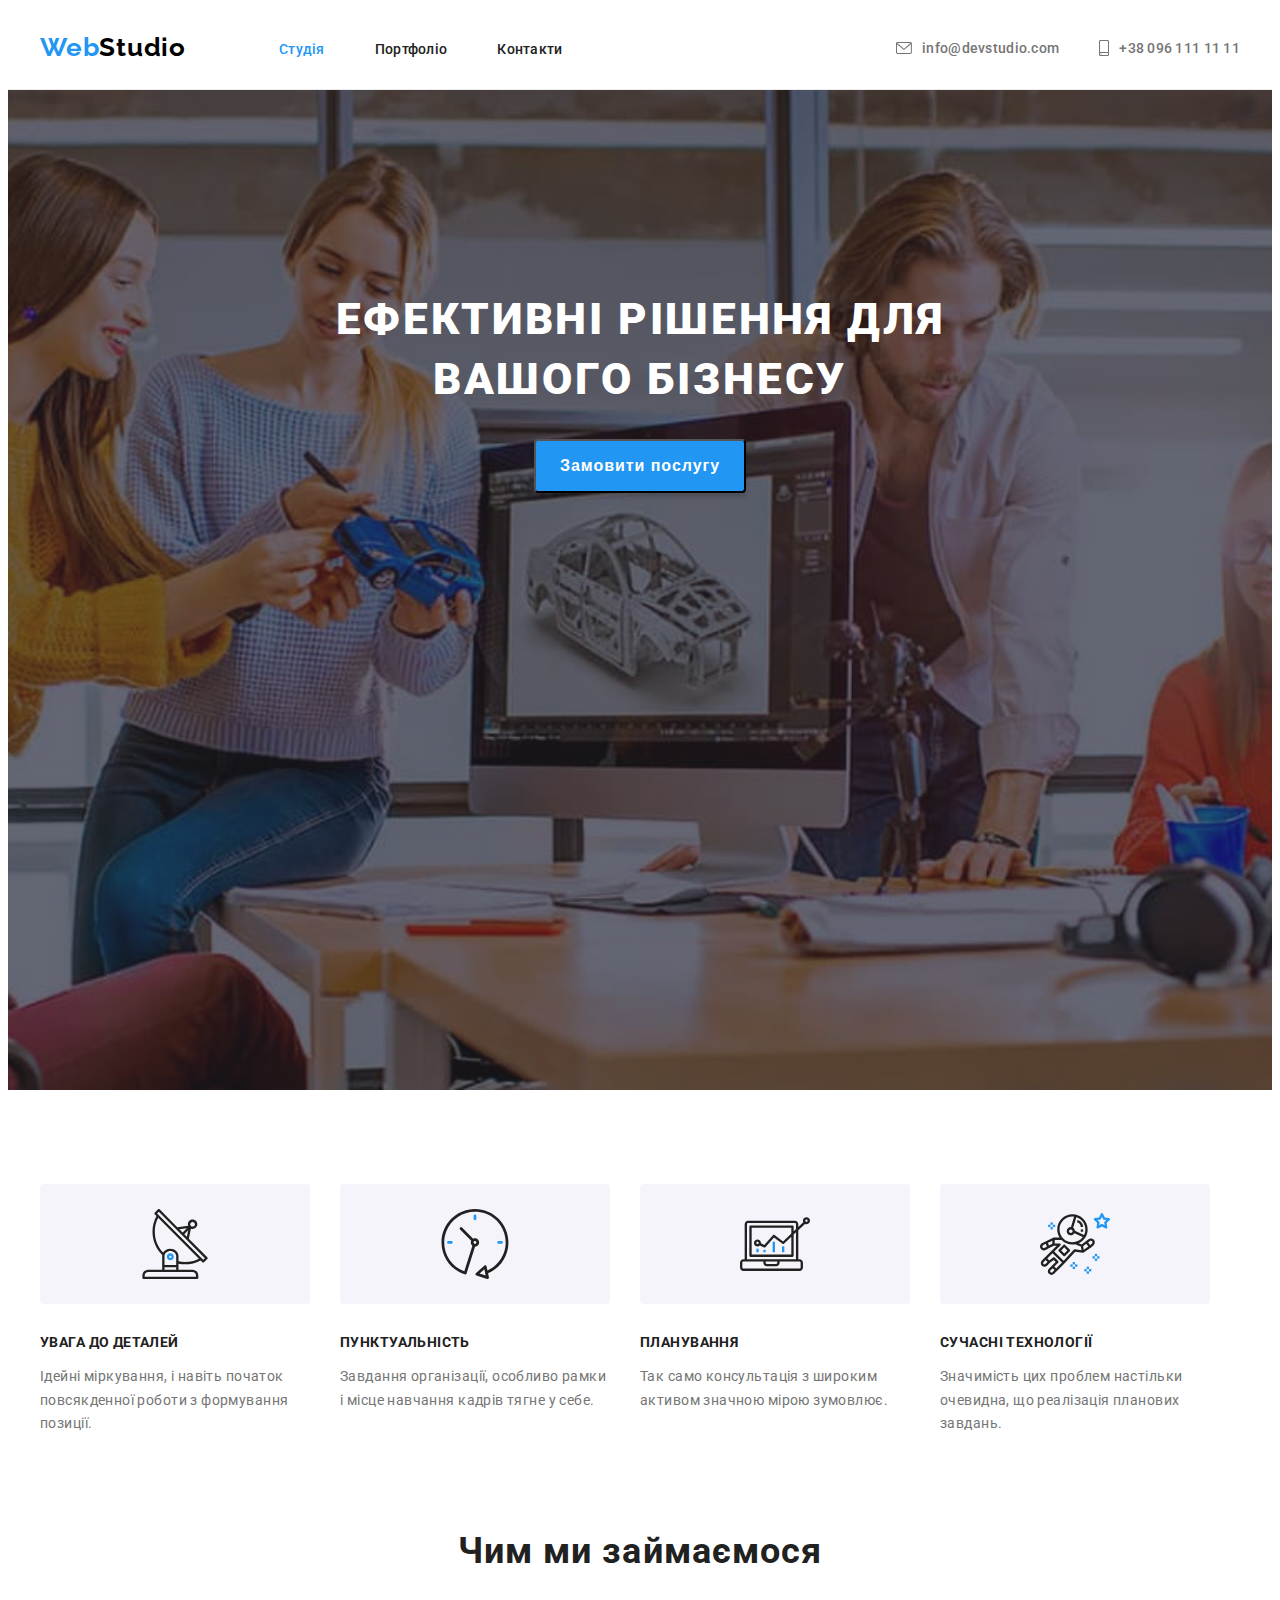
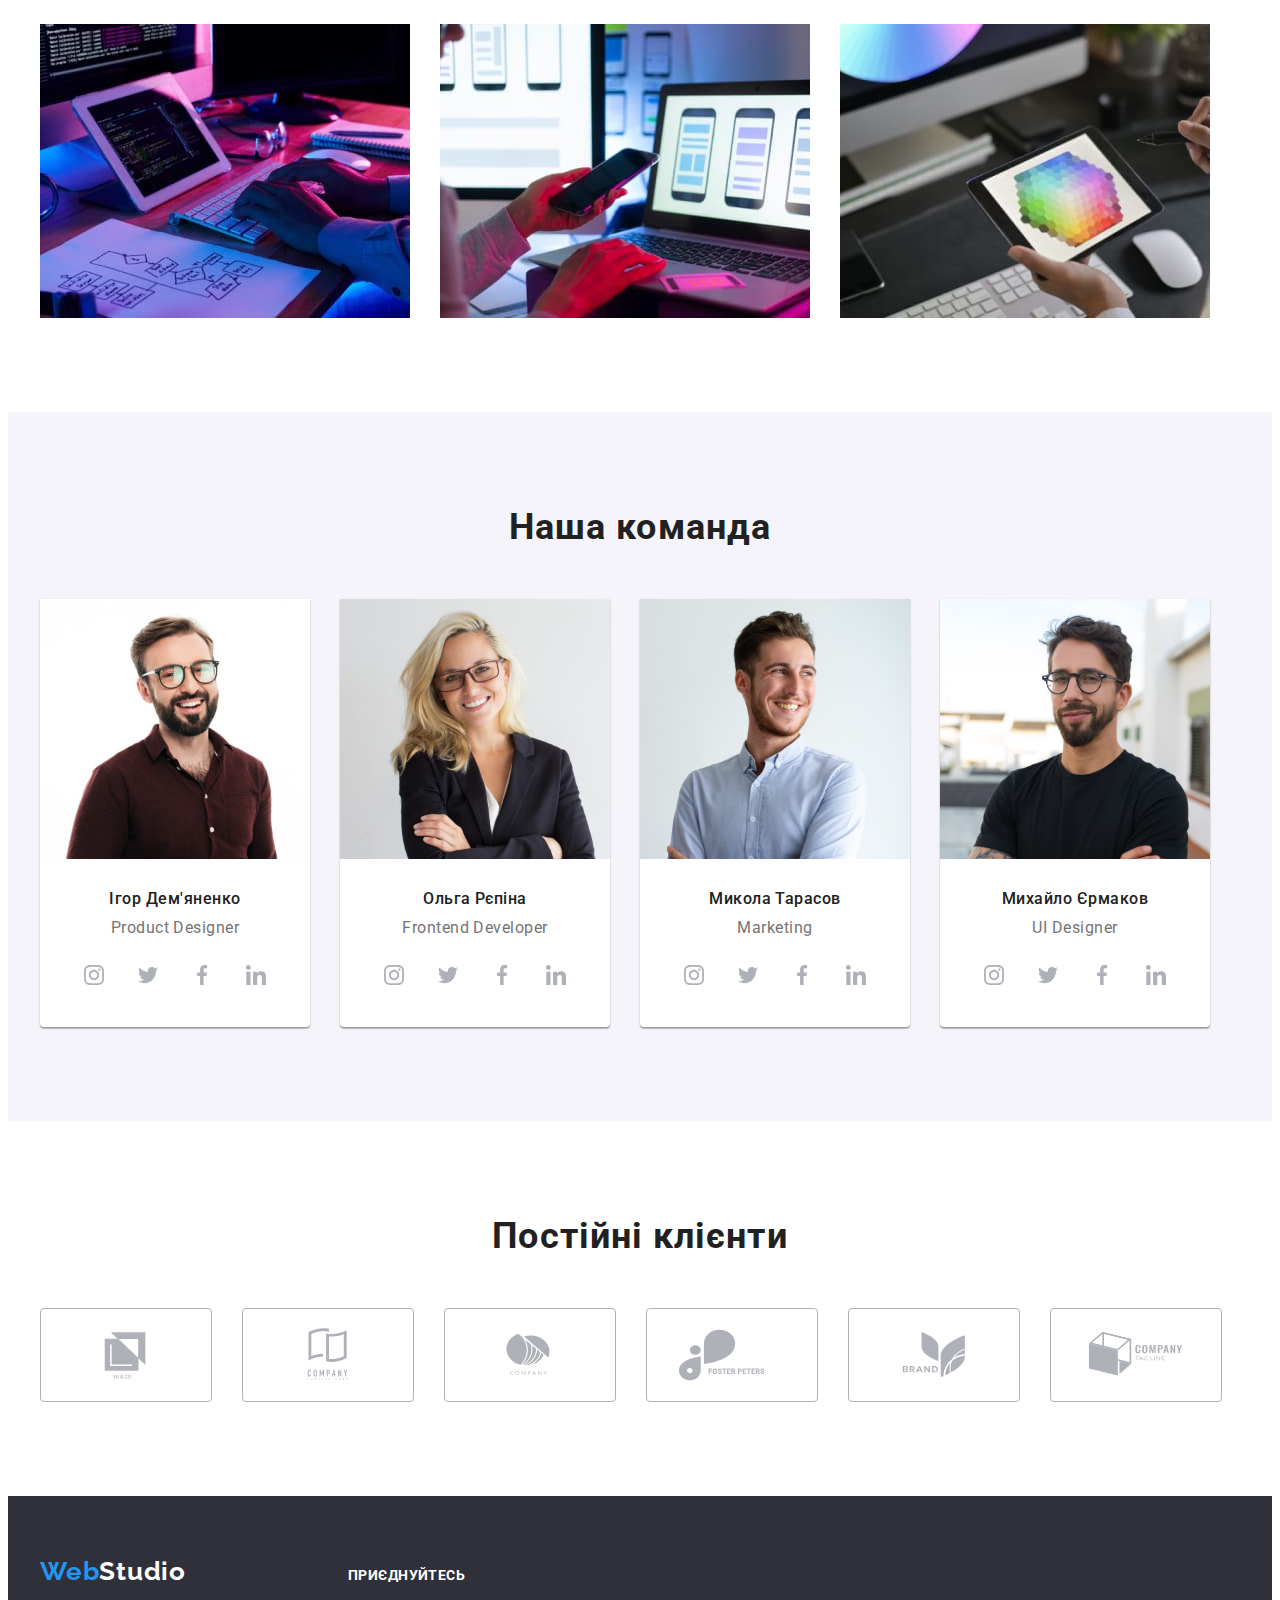
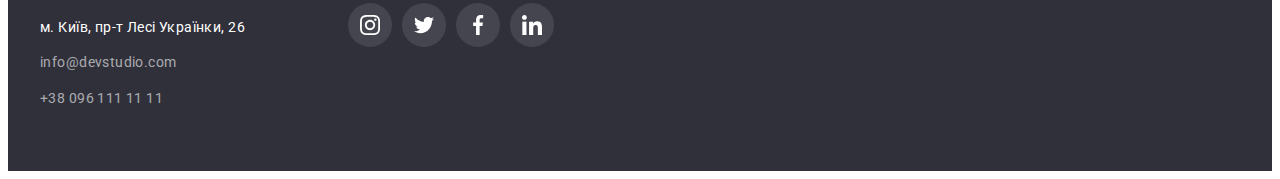
==== index.html @ 1fb4569a "створив репозиторій, додав файли" ====
<!DOCTYPE html>
<html lang="uk-UA">
  <head>
    <meta charset="UTF-8" />
    <meta name="viewport" content="width=device-width, initial-scale=1.0" />
    <title>Студія</title>
    <link
      href="https://fonts.googleapis.com/css2?family=Raleway:wght@700&family=Roboto:wght@400;500;700;900&display=swap"
      rel="stylesheet"
    />
    <link
      rel="stylesheet"
      href="https://cdnjs.cloudflare.com/ajax/libs/modern-normalize/2.0.0/modern-normalize.min.css"
      integrity="sha512-4xo8blKMVCiXpTaLzQSLSw3KFOVPWhm/TRtuPVc4WG6kUgjH6J03IBuG7JZPkcWMxJ5huwaBpOpnwYElP/m6wg=="
      crossorigin="anonymous"
      referrerpolicy="no-referrer"
    />
    <link rel="stylesheet" href="./css/styles.css" />
  </head>
  <body>
    <!-- Шапка -->

    <header class="header">
      <div class="container">
        <a href="./index.html" class="logo"
          >Web<span class="logo-studio-black">Studio</span></a
        >

        <nav class="nav">
          <ul class="list">
            <li class="item">
              <a href="./index.html" class="link current">Студія</a>
            </li>
            <li class="item">
              <a href="./portfolio.html" class="link">Портфоліо</a>
            </li>
            <li class="item"><a href="" class="link">Контакти</a></li>
          </ul>
        </nav>

        <ul class="info-list list">
          <li class="info-item">
            <a class="info-link link" href="mailto:info@devstudio.com">
              <svg class="info-icon" width="16" height="12">
                <use href="./images/icons/sprite.svg#envelope"></use>
              </svg>
              info@devstudio.com</a
            >
          </li>
          <li class="info-item">
            <a class="info-link link" href="tel:380961111111">
              <svg class="info-icon" width="10" height="16">
                <use href="./images/icons/sprite.svg#smartphone"></use>
              </svg>
              +38 096 111 11 11</a
            >
          </li>
        </ul>
      </div>
    </header>

    <main>
      <!-- Герой -->

      <section class="section hero overlay">
        <div class="container">
          <h1 class="title">Ефективні рішення для вашого бізнесу</h1>
          <button type="button" class="hero-button">Замовити послугу</button>
        </div>
      </section>

      <!-- Особливості -->

      <section class="section features">
        <div class="container">
          <h2 class="visually-hidden">Особливості</h2>

          <ul class="list">
            <li class="item">
              <div class="icon-box">
                <svg class="icon" width="70" height="70">
                  <use href="./images/icons/sprite.svg#antenna"></use>
                </svg>
              </div>
              <h3 class="title">УВАГА ДО ДЕТАЛЕЙ</h3>
              <p class="text">
                Ідейні міркування, і навіть початок повсякденної роботи з
                формування позиції.
              </p>
            </li>
            <li class="item">
              <div class="icon-box">
                <svg width="70" height="70">
                  <use href="./images/icons/sprite.svg#clock"></use>
                </svg>
              </div>
              <h3 class="title">ПУНКТУАЛЬНІСТЬ</h3>
              <p class="text">
                Завдання організації, особливо рамки і місце навчання кадрів
                тягне у себе.
              </p>
            </li>
            <li class="item">
              <div class="icon-box">
                <svg width="70" height="70">
                  <use href="./images/icons/sprite.svg#diagram"></use>
                </svg>
              </div>
              <h3 class="title">ПЛАНУВАННЯ</h3>
              <p class="text">
                Так само консультація з широким активом значною мірою зумовлює.
              </p>
            </li>
            <li class="item">
              <div class="icon-box">
                <svg width="70" height="70">
                  <use href="./images/icons/sprite.svg#astronaut"></use>
                </svg>
              </div>
              <h3 class="title">СУЧАСНІ ТЕХНОЛОГІЇ</h3>
              <p class="text">
                Значимість цих проблем настільки очевидна, що реалізація
                планових завдань.
              </p>
            </li>
          </ul>
        </div>
      </section>

      <!-- Чим ми займаємося -->

      <section class="section examples">
        <div class="container">
          <h2 class="title">Чим ми займаємося</h2>

          <ul class="list">
            <li class="item">
              <img
                src="./images/examples/pc.jpg"
                alt="Люитина за комп'ютером"
                width="370"
                height="294"
              />
            </li>
            <li class="item">
              <img
                src="./images/examples/phone.jpg"
                alt="Люитина з телефоном"
                width="370"
                height="294"
              />
            </li>
            <li class="item">
              <img
                src="./images/examples/tablet.jpg"
                alt="Люитина з планшетом"
                width="370"
                height="294"
              />
            </li>
          </ul>
        </div>
      </section>

      <!-- Наша команда -->

      <section class="section team">
        <div class="container">
          <h2 class="title">Наша команда</h2>

          <ul class="list">
            <li class="item">
              <img
                src="./images/team/igor.jpg"
                alt="Фото Ігор Дем'яненко"
                width="270"
                height="260"
              />

              <div class="card">
                <h3 class="card-title">Ігор Дем'яненко</h3>
                <p class="card-text">Product Designer</p>

                <ul class="socials list">
                  <li class="socials-item">
                    <a
                      class="socials-link link"
                      href=""
                      target="_blank"
                      aria-label="іконка Instagram"
                    >
                      <svg class="socials-icon" width="20" height="20">
                        <use href="./images/icons/sprite.svg#instagram"></use>
                      </svg>
                    </a>
                  </li>
                  <li class="socials-item">
                    <a
                      class="socials-link link"
                      href=""
                      target="_blank"
                      aria-label="іконка Twitter"
                    >
                      <svg class="socials-icon" width="20" height="20">
                        <use href="./images/icons/sprite.svg#twitter"></use>
                      </svg>
                    </a>
                  </li>
                  <li class="socials-item">
                    <a
                      class="socials-link link"
                      href=""
                      target="_blank"
                      aria-label="іконка Facebook"
                    >
                      <svg class="socials-icon" width="20" height="20">
                        <use href="./images/icons/sprite.svg#facebook"></use>
                      </svg>
                    </a>
                  </li>
                  <li class="socials-item">
                    <a
                      class="socials-link link"
                      href=""
                      target="_blank"
                      aria-label="іконка Linkedin"
                    >
                      <svg class="socials-icon" width="20" height="20">
                        <use href="./images/icons/sprite.svg#linkedin"></use>
                      </svg>
                    </a>
                  </li>
                </ul>
              </div>
            </li>
            <li class="item">
              <img
                src="./images/team/olya.jpg"
                alt="Фото Ольга Рєпіна"
                width="270"
                height="260"
              />
              <div class="card">
                <h3 class="card-title">Ольга Рєпіна</h3>
                <p class="card-text">Frontend Developer</p>

                <ul class="socials list">
                  <li class="socials-item">
                    <a
                      class="socials-link link"
                      href=""
                      target="_blank"
                      aria-label="іконка Instagram"
                    >
                      <svg class="socials-icon" width="20" height="20">
                        <use href="./images/icons/sprite.svg#instagram"></use>
                      </svg>
                    </a>
                  </li>
                  <li class="socials-item">
                    <a
                      class="socials-link link"
                      href=""
                      target="_blank"
                      aria-label="іконка Twitter"
                    >
                      <svg class="socials-icon" width="20" height="20">
                        <use href="./images/icons/sprite.svg#twitter"></use>
                      </svg>
                    </a>
                  </li>
                  <li class="socials-item">
                    <a
                      class="socials-link link"
                      href=""
                      target="_blank"
                      aria-label="іконка Facebook"
                    >
                      <svg class="socials-icon" width="20" height="20">
                        <use href="./images/icons/sprite.svg#facebook"></use>
                      </svg>
                    </a>
                  </li>
                  <li class="socials-item">
                    <a
                      class="socials-link link"
                      href=""
                      target="_blank"
                      aria-label="іконка Linkedin"
                    >
                      <svg class="socials-icon" width="20" height="20">
                        <use href="./images/icons/sprite.svg#linkedin"></use>
                      </svg>
                    </a>
                  </li>
                </ul>
              </div>
            </li>
            <li class="item">
              <img
                src="./images/team/kolya.jpg"
                alt="Фото Микола Тарасов"
                width="270"
                height="260"
              />
              <div class="card">
                <h3 class="card-title">Микола Тарасов</h3>
                <p class="card-text">Marketing</p>

                <ul class="socials list">
                  <li class="socials-item">
                    <a
                      class="socials-link link"
                      href=""
                      target="_blank"
                      aria-label="іконка Instagram"
                    >
                      <svg class="socials-icon" width="20" height="20">
                        <use href="./images/icons/sprite.svg#instagram"></use>
                      </svg>
                    </a>
                  </li>
                  <li class="socials-item">
                    <a
                      class="socials-link link"
                      href=""
                      target="_blank"
                      aria-label="іконка Twitter"
                    >
                      <svg class="socials-icon" width="20" height="20">
                        <use href="./images/icons/sprite.svg#twitter"></use>
                      </svg>
                    </a>
                  </li>
                  <li class="socials-item">
                    <a
                      class="socials-link link"
                      href=""
                      target="_blank"
                      aria-label="іконка Facebook"
                    >
                      <svg class="socials-icon" width="20" height="20">
                        <use href="./images/icons/sprite.svg#facebook"></use>
                      </svg>
                    </a>
                  </li>
                  <li class="socials-item">
                    <a
                      class="socials-link link"
                      href=""
                      target="_blank"
                      aria-label="іконка Linkedin"
                    >
                      <svg class="socials-icon" width="20" height="20">
                        <use href="./images/icons/sprite.svg#linkedin"></use>
                      </svg>
                    </a>
                  </li>
                </ul>
              </div>
            </li>
            <li class="item">
              <img
                src="./images/team/misha.jpg"
                alt="Фото Михайло Єрмаков"
                width="270"
                height="260"
              />
              <div class="card">
                <h3 class="card-title">Михайло Єрмаков</h3>
                <p class="card-text">UI Designer</p>

                <ul class="socials list">
                  <li class="socials-item">
                    <a
                      class="socials-link link"
                      href=""
                      target="_blank"
                      aria-label="іконка Instagram"
                    >
                      <svg class="socials-icon" width="20" height="20">
                        <use href="./images/icons/sprite.svg#instagram"></use>
                      </svg>
                    </a>
                  </li>
                  <li class="socials-item">
                    <a
                      class="socials-link link"
                      href=""
                      target="_blank"
                      aria-label="іконка Twitter"
                    >
                      <svg class="socials-icon" width="20" height="20">
                        <use href="./images/icons/sprite.svg#twitter"></use>
                      </svg>
                    </a>
                  </li>
                  <li class="socials-item">
                    <a
                      class="socials-link link"
                      href=""
                      target="_blank"
                      aria-label="іконка Facebook"
                    >
                      <svg class="socials-icon" width="20" height="20">
                        <use href="./images/icons/sprite.svg#facebook"></use>
                      </svg>
                    </a>
                  </li>
                  <li class="socials-item">
                    <a
                      class="socials-link link"
                      href=""
                      target="_blank"
                      aria-label="іконка Linkedin"
                    >
                      <svg class="socials-icon" width="20" height="20">
                        <use href="./images/icons/sprite.svg#linkedin"></use>
                      </svg>
                    </a>
                  </li>
                </ul>
              </div>
            </li>
          </ul>
        </div>
      </section>

      <!-- Постійні клієнти -->

      <section class="section clients">
        <div class="container">
          <h2 class="title">Постійні клієнти</h2>

          <ul class="clients-list list">
            <li class="clients-item">
              <a class="clients-link link" href="">
                <svg class="clients-icon" width="106" height="60">
                  <use href="./images/icons/sprite.svg#client-1"></use>
                </svg>
              </a>
            </li>
            <li class="clients-item">
              <a class="clients-link link" href="">
                <svg class="clients-icon" width="106" height="60">
                  <use href="./images/icons/sprite.svg#client-2"></use>
                </svg>
              </a>
            </li>
            <li class="clients-item">
              <a class="clients-link link" href="">
                <svg class="clients-icon" width="106" height="60">
                  <use href="./images/icons/sprite.svg#client-3"></use>
                </svg>
              </a>
            </li>
            <li class="clients-item">
              <a class="clients-link link" href="">
                <svg class="clients-icon" width="106" height="60">
                  <use href="./images/icons/sprite.svg#client-4"></use>
                </svg>
              </a>
            </li>
            <li class="clients-item">
              <a class="clients-link link" href="">
                <svg class="clients-icon" width="106" height="60">
                  <use href="./images/icons/sprite.svg#client-5"></use>
                </svg>
              </a>
            </li>
            <li class="clients-item">
              <a class="clients-link link" href="">
                <svg class="clients-icon" width="106" height="60">
                  <use href="./images/icons/sprite.svg#client-6"></use>
                </svg>
              </a>
            </li>
          </ul>
        </div>
      </section>
    </main>

    <!-- Підвал -->

    <footer class="footer">
      <div class="container">
        <div class="footer-address">
          <a href="./index.html" class="logo"
            >Web<span class="logo-studio-white">Studio</span></a
          >
          <address class="address">
            <p class="text">м. Київ, пр-т Лесі Українки, 26</p>
            <a href="mailto:info@devstudio.com" class="link"
              >info@devstudio.com</a
            >
            <a href="tel:380961111111" class="link">+38 096 111 11 11</a>
          </address>
        </div>

        <div class="footer-socials">
          <p class="title">Приєднуйтесь</p>

          <ul class="socials list">
            <li class="socials-item">
              <a
                class="socials-link link"
                href=""
                target="_blank"
                aria-label="іконка Instagram"
              >
                <svg class="socials-icon" width="20" height="20">
                  <use href="./images/icons/sprite.svg#instagram"></use>
                </svg>
              </a>
            </li>
            <li class="socials-item">
              <a
                class="socials-link link"
                href=""
                target="_blank"
                aria-label="іконка Twitter"
              >
                <svg class="socials-icon" width="20" height="20">
                  <use href="./images/icons/sprite.svg#twitter"></use>
                </svg>
              </a>
            </li>
            <li class="socials-item">
              <a
                class="socials-link link"
                href=""
                target="_blank"
                aria-label="іконка Facebook"
              >
                <svg class="socials-icon" width="20" height="20">
                  <use href="./images/icons/sprite.svg#facebook"></use>
                </svg>
              </a>
            </li>
            <li class="socials-item">
              <a
                class="socials-link link"
                href=""
                target="_blank"
                aria-label="іконка Linkedin"
              >
                <svg class="socials-icon" width="20" height="20">
                  <use href="./images/icons/sprite.svg#linkedin"></use>
                </svg>
              </a>
            </li>
          </ul>
        </div>
      </div>
    </footer>
  </body>
</html>
---- css/styles.css ----
:root {
  --primary-bg-color: #ffffff;
  --secondary-bg-color: #f5f4fa;
  --header-underline-color: #ececec;
  --logo-black-color: #000000;
  --accent-color: #2196f3;
  --primary-text-color: #757575;
  --secondary-text-color: #212121;
  --primary-icon-color: #afb1b8;
  --footer-icon-bg-color: rgba(255, 255, 255, 0.1);
  --hero-bg-color: #c4c4c4;
  --footer-bg-color: #2f303a;
  --address-text-color: rgba(255, 255, 255, 0.6);
}

body {
  font-family: 'Roboto', sans-serif;
  font-size: 16px;

  background-color: var(--primary-bg-color);
  color: var(--primary-text-color);
}

.list {
  margin: 0;
  padding: 0;

  list-style: none;
}

.container {
  width: 1200px;
  margin: 0 auto;
  padding-right: 15px;
  padding-left: 15px;
}

.section {
  padding-top: 94px;
  padding-bottom: 94px;
}

.visually-hidden {
  position: absolute;
  width: 1px;
  height: 1px;
  margin: -1px;
  border: 0;
  padding: 0;

  white-space: nowrap;
  clip-path: inset(100%);
  clip: rect(0 0 0 0);
  overflow: hidden;
}

/* Шапка */

.header {
  border-bottom: 1px solid var(--header-underline-color);
}

.header .container {
  display: flex;
  align-items: center;
}

.logo {
  margin-right: 93px;
  padding-top: 24px;
  padding-bottom: 25px;

  font-family: 'Raleway', sans-serif;
  font-size: 26px;
  font-weight: 700;
  line-height: 1.2;
  letter-spacing: 0.78px;
  text-decoration: none;

  color: var(--accent-color);
}

.logo-studio-black {
  color: var(--logo-black-color);
}

.nav .list {
  display: flex;
}

.nav .item + .item {
  margin-left: 50px;
}

.nav .link {
  padding-top: 32px;
  padding-bottom: 32px;

  font-size: 14px;
  font-weight: 500;
  line-height: 1.2;
  letter-spacing: 0.28px;
  text-decoration: none;

  color: var(--secondary-text-color);
}

.nav .link.current {
  color: var(--accent-color);
}

.nav .link:hover,
.nav .link:focus {
  color: var(--accent-color);
}

.info-list {
  display: flex;
  align-items: center;
  margin-left: auto;
}

.info-item:not(:last-child) {
  margin-right: 40px;
}

.info-link {
  display: flex;
  align-items: center;

  padding-top: 32px;
  padding-bottom: 32px;

  font-size: 14px;
  font-weight: 500;
  line-height: 1.2;
  letter-spacing: 0.28px;
  text-decoration: none;

  color: var(--primary-text-color);
}

.info-link:hover,
.info-link:focus {
  color: var(--accent-color);
}

.info-icon {
  margin-right: 10px;
  fill: currentColor;
}

/* Герой */

.hero {
  padding-top: 200px;
  padding-bottom: 200px;

  text-align: center;
}

.hero.overlay {
  height: 600px;
  max-width: 1600px;
  margin-right: auto;
  margin-left: auto;

  background-color: var(--hero-bg-color);
  background-image: linear-gradient(
      to right,
      rgba(47, 48, 58, 0.4),
      rgba(47, 48, 58, 0.4)
    ),
    url('../images/hero/hero-bg-photo.jpg');
  background-repeat: no-repeat;
  background-position: center;
  background-size: cover;
}

.hero .title {
  width: 696px;
  margin-top: 0;
  margin-right: auto;
  margin-bottom: 30px;
  margin-left: auto;

  font-size: 44px;
  font-weight: 900;
  line-height: 1.36;
  letter-spacing: 2.64px;
  text-align: center;
  text-transform: uppercase;

  color: var(--primary-bg-color);
}

.hero-button {
  padding: 10px 24px;
  border-radius: 4px;
  box-shadow: 0px 4px 4px 0px rgba(0, 0, 0, 0.15);

  font-size: 16px;
  font-weight: 700;
  line-height: 1.87;
  letter-spacing: 0.96px;
  text-align: center;

  color: var(--primary-bg-color);
  background-color: var(--accent-color);
}

.hero-button:hover {
  cursor: pointer;
  color: var(--hero-bg-color);
}

/* Особливості */

.features .list {
  display: flex;
}

.features .item {
  width: 270px;
}

.features .item:not(:last-child) {
  margin-right: 30px;
}

.features .icon-box {
  display: flex;
  align-items: center;
  justify-content: center;

  width: 100%;
  height: 120px;
  margin-bottom: 30px;

  border-radius: 4px;
  background-color: var(--secondary-bg-color);
}

.features .icon {
  margin: 0;
}

.features .title {
  margin-top: 0;
  margin-bottom: 10;

  font-size: 14px;
  font-weight: 700;
  line-height: 1.2;
  letter-spacing: 0.42px;
  text-transform: uppercase;

  color: var(--secondary-text-color);
}

.features .text {
  margin: 0;

  font-size: 14px;
  font-weight: 400;
  line-height: 1.71;
  letter-spacing: 0.42px;

  color: var(--primary-text-color);
}

/* Чим ми займаємося */

img {
  display: block;
}

.examples {
  padding-top: 0;
}

.examples .title,
.team .title,
.clients .title {
  margin-top: 0;
  margin-bottom: 50px;

  font-size: 36px;
  font-weight: 700;
  line-height: 1.2;
  letter-spacing: 1.08px;
  text-align: center;

  color: var(--secondary-text-color);
}

.examples .list {
  display: flex;
}

.examples .item:not(:last-child) {
  margin-right: 30px;
}

/* Наша команда */

.team {
  background-color: var(--secondary-bg-color);
}

.team .list {
  display: flex;
}

.team .item {
  background-color: var(--primary-bg-color);
  border-radius: 0px 0px 4px 4px;
  box-shadow: 0px 2px 1px 0px rgba(0, 0, 0, 0.2),
    0px 1px 1px 0px rgba(0, 0, 0, 0.14), 0px 1px 3px 0px rgba(0, 0, 0, 0.12);
}

.team .item:not(:last-child) {
  margin-right: 30px;
}

.team .card {
  padding-top: 30px;
  padding-bottom: 30px;
}

.team .card-title {
  margin-top: 0;
  margin-bottom: 10px;

  font-size: 16px;
  font-weight: 500;
  line-height: 1.2;
  letter-spacing: 0.48px;
  text-align: center;

  color: var(--secondary-text-color);
}

.team .card-text {
  margin: 0;
  margin-bottom: 16px;

  font-size: 16px;
  font-weight: 400;
  line-height: 1.2;
  letter-spacing: 0.48px;
  text-align: center;

  color: var(--primary-text-color);
}

.team .socials {
  align-items: center;
  justify-content: center;
}

.team .socials-item:not(:last-child) {
  margin-right: 10px;
}

.socials-link {
  display: flex;
  align-items: center;
  justify-content: center;

  width: 44px;
  height: 44px;

  border-radius: 50%;
}

.socials-link:hover,
.socials-link:focus {
  background-color: var(--accent-color);
}

.socials-link:hover .socials-icon,
.socials-link:focus .socials-icon {
  fill: var(--primary-bg-color);
}

.socials-icon {
  margin: 0;

  fill: var(--primary-icon-color);
}

/* Постійні клієнти */

.clients-list {
  display: flex;
}

.clients-item:not(:last-child) {
  margin-right: 30px;
}

.clients-link {
  display: flex;
  align-items: center;
  justify-content: center;

  width: 170px;
  height: 92px;

  border-radius: 4px;
  border: 1px solid var(--primary-icon-color);
  color: var(--primary-icon-color);
}

.clients-link:hover,
.clients-link:focus {
  border-color: var(--accent-color);
}

.clients-icon {
  fill: var(--primary-icon-color);
}

.clients-link:hover .clients-icon,
.clients-link:focus .clients-icon {
  fill: var(--accent-color);
}

/* Портфоліо */

.portfolio .filter {
  display: flex;
  margin-bottom: 50px;
  justify-content: center;
}

.filter .item:not(:last-child) {
  margin-right: 8px;
}

.portfolio .list-button {
  padding: 6px 22px;

  font-size: 16px;
  font-weight: 500;
  line-height: 1.62;
  letter-spacing: 0.48px;
  font-family: inherit;
  text-align: center;
  cursor: pointer;

  color: var(--secondary-text-color);
  background-color: var(--secondary-bg-color);
  border: none;
  border-radius: 4px;
}

.portfolio .list-button:hover,
.portfolio .list-button:focus {
  color: var(--primary-bg-color);
  background-color: var(--accent-color);
  box-shadow: 0px 2px 2px 0px rgba(0, 0, 0, 0.12),
    0px 1px 2px 0px rgba(0, 0, 0, 0.08), 0px 3px 1px 0px rgba(0, 0, 0, 0.1);
}

.portfolio .works {
  display: flex;
  flex-wrap: wrap;
}

.works .item {
  width: 370px;
  margin-right: 30px;
  margin-bottom: 30px;
}

.works .item:nth-child(3n) {
  margin-right: 0;
}

.works .item:nth-last-child(-n + 3) {
  margin-bottom: 0;
}

.portfolio .link {
  display: block;
  text-decoration: none;
}

.works .link:hover,
.works .link:focus {
  box-shadow: 1px 4px 6px 0px rgba(0, 0, 0, 0.16),
    0px 4px 4px 0px rgba(0, 0, 0, 0.06), 0px 1px 1px 0px rgba(0, 0, 0, 0.12);
}

.works .card {
  padding: 20px 24px;
  border: 1px solid #eee;
  border-top: none;
}

.portfolio .card-title {
  margin-top: 0;
  margin-bottom: 4px;

  font-size: 18px;
  font-weight: 700;
  line-height: 2;
  letter-spacing: 1.08px;

  color: var(--secondary-text-color);
}

.portfolio .card-text {
  margin: 0;

  font-weight: 400;
  line-height: 1.87;
  letter-spacing: 0.48px;

  color: var(--primary-text-color);
}

/* Підвал */

.footer {
  background-color: var(--footer-bg-color);
  padding-top: 60px;
  padding-bottom: 60px;
}

.footer .container {
  display: flex;
  align-items: baseline;
}

.footer .logo {
  display: inline-block;
  margin-bottom: 28px;
  padding: 0;
  width: 145px;
}

.logo-studio-white {
  color: var(--primary-bg-color);
}

.footer-address {
  margin-right: 70px;
}

.address {
  display: flex;
  flex-direction: column;
  width: 207px;

  font-style: normal;
  font-size: 14px;
  font-weight: 400;
  line-height: 1.71;
  letter-spacing: 0.42px;

  color: var(--primary-bg-color);
}

.address .text {
  margin-top: 0;
  margin-bottom: 12px;
}

.address .link {
  margin-bottom: 12px;

  font-size: 14px;
  font-weight: 400;
  line-height: 1.71;
  letter-spacing: 0.42px;
  text-decoration: none;

  color: var(--address-text-color);
}

.address .link:last-child {
  margin-bottom: 0;
}

.address .link:hover,
.address .link:focus {
  color: var(--accent-color);
}

.footer .socials {
  display: flex;
}

.footer-socials .title {
  margin-top: 0;
  margin-bottom: 20px;

  color: var(--primary-bg-color);
  font-size: 14px;
  font-weight: 700;
  letter-spacing: 0.42px;
  text-transform: uppercase;
}

.footer .socials-item {
  border-radius: 50%;
  background-color: var(--footer-icon-bg-color);
}

.footer .socials-item:not(:last-child) {
  margin-right: 10px;
}

.footer .socials-icon {
  fill: var(--primary-bg-color);
}
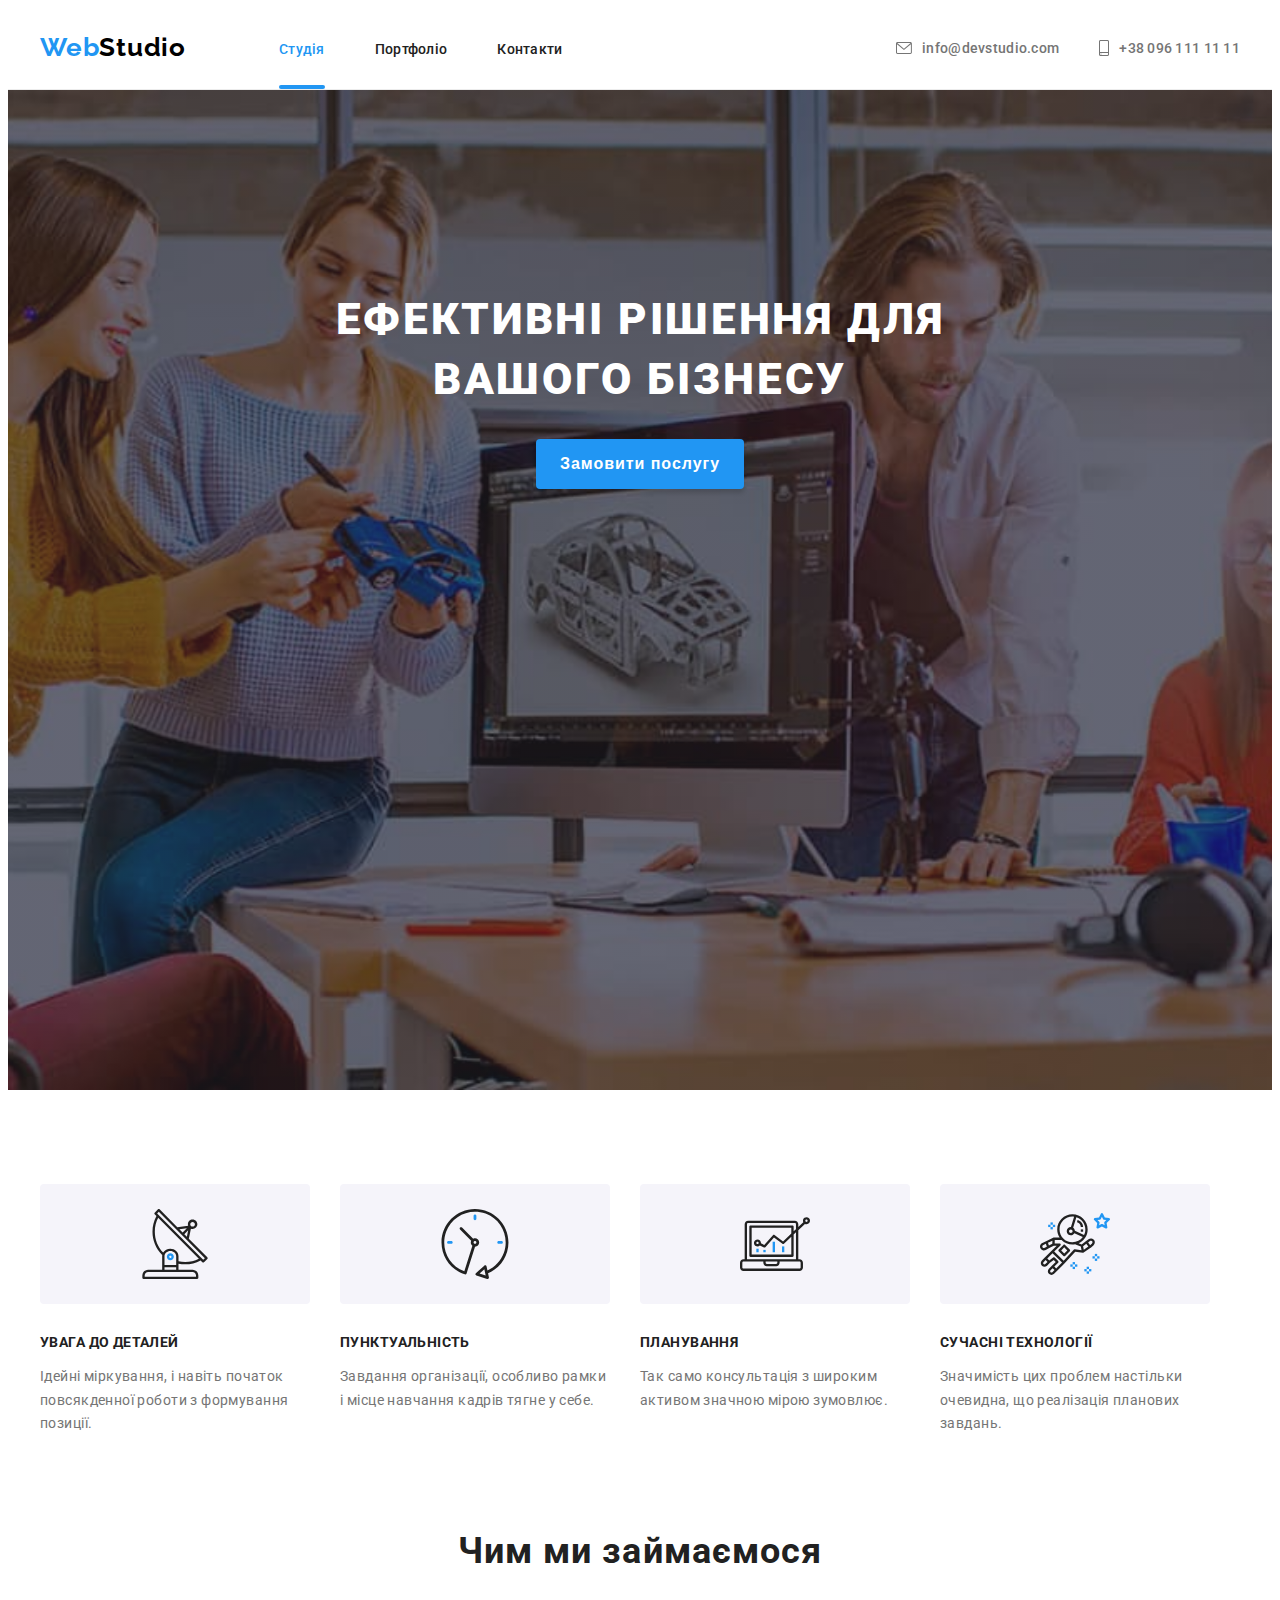
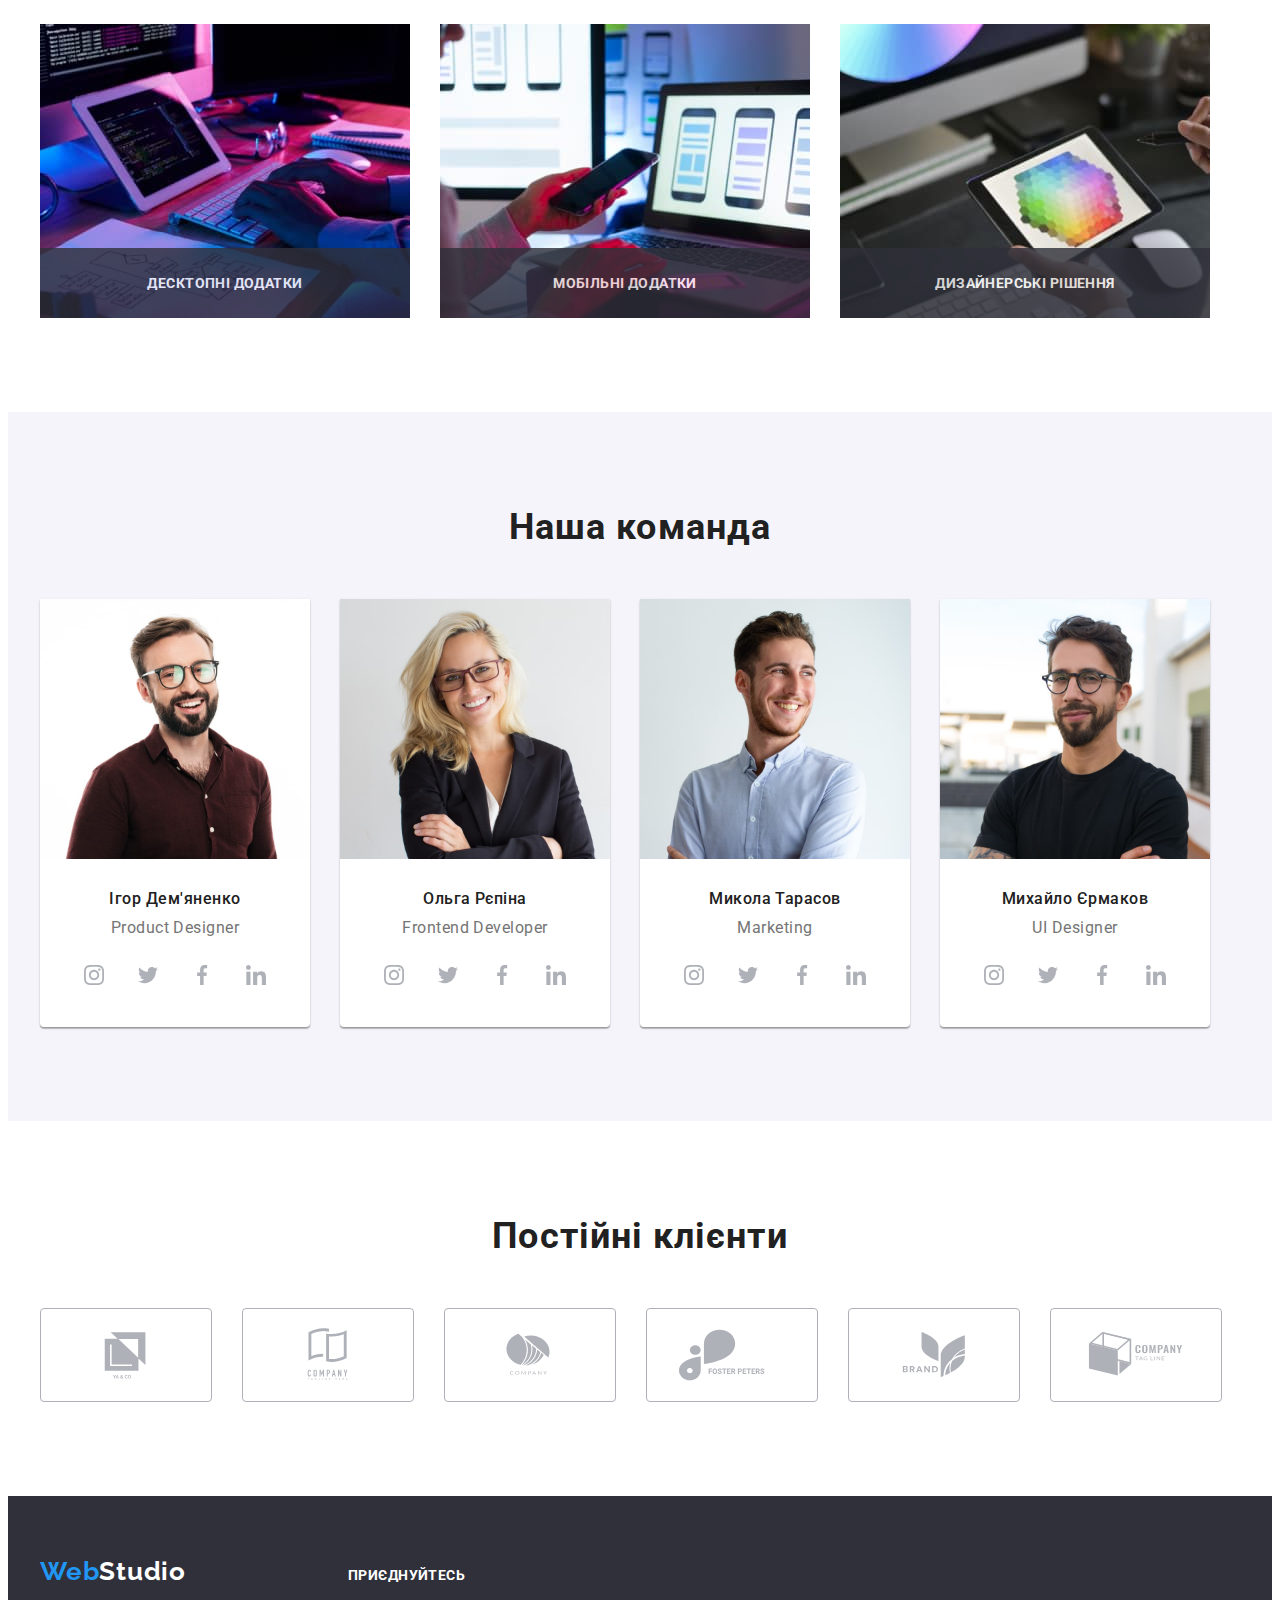
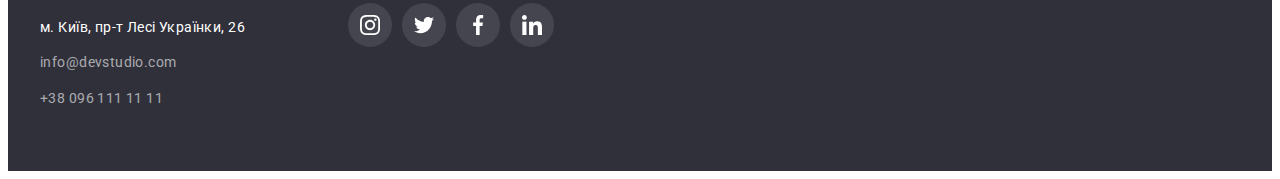
==== commit 3df1237d: "додав опис для img у examples" ====
--- a/index.html
+++ b/index.html
@@ -135,28 +135,37 @@
 
           <ul class="list">
             <li class="item">
-              <img
-                src="./images/examples/pc.jpg"
-                alt="Люитина за комп'ютером"
-                width="370"
-                height="294"
-              />
-            </li>
-            <li class="item">
-              <img
-                src="./images/examples/phone.jpg"
-                alt="Люитина з телефоном"
-                width="370"
-                height="294"
-              />
-            </li>
-            <li class="item">
-              <img
-                src="./images/examples/tablet.jpg"
-                alt="Люитина з планшетом"
-                width="370"
-                height="294"
-              />
+              <div class="examples-img-box">
+                <img
+                  src="./images/examples/pc.jpg"
+                  alt="Люитина за комп'ютером"
+                  width="370"
+                  height="294"
+                />
+                <p class="examples-img-text">Десктопні додатки</p>
+              </div>
+            </li>
+            <li class="item">
+              <div class="examples-img-box">
+                <img
+                  src="./images/examples/phone.jpg"
+                  alt="Люитина з телефоном"
+                  width="370"
+                  height="294"
+                />
+                <p class="examples-img-text">Мобільні додатки</p>
+              </div>
+            </li>
+            <li class="item">
+              <div class="examples-img-box">
+                <img
+                  src="./images/examples/tablet.jpg"
+                  alt="Люитина з планшетом"
+                  width="370"
+                  height="294"
+                />
+                <p class="examples-img-text">Дизайнерські рішення</p>
+              </div>
             </li>
           </ul>
         </div>
--- a/css/styles.css
+++ b/css/styles.css
@@ -11,6 +11,8 @@
   --hero-bg-color: #c4c4c4;
   --footer-bg-color: #2f303a;
   --address-text-color: rgba(255, 255, 255, 0.6);
+
+  --hover-focus-time: cubic-bezier(0.4, 0, 0.2, 1);
 }
 
 body {
@@ -19,6 +21,10 @@
 
   background-color: var(--primary-bg-color);
   color: var(--primary-text-color);
+}
+
+img {
+  display: block;
 }
 
 .list {
@@ -103,15 +109,33 @@
   text-decoration: none;
 
   color: var(--secondary-text-color);
-}
-
-.nav .link.current {
-  color: var(--accent-color);
+
+  transition: color 250ms var(--hover-focus-time);
 }
 
 .nav .link:hover,
 .nav .link:focus {
   color: var(--accent-color);
+}
+
+.nav .link.current {
+  position: relative;
+
+  color: var(--accent-color);
+}
+
+.nav .item > .current::after {
+  content: '';
+  display: block;
+  position: absolute;
+  right: 0;
+  bottom: 0;
+
+  width: 100%;
+  height: 4px;
+
+  border-radius: 2px;
+  background-color: var(--accent-color);
 }
 
 .info-list {
@@ -138,6 +162,8 @@
   text-decoration: none;
 
   color: var(--primary-text-color);
+
+  transition: color 250ms var(--hover-focus-time);
 }
 
 .info-link:hover,
@@ -196,6 +222,7 @@
 
 .hero-button {
   padding: 10px 24px;
+  border: none;
   border-radius: 4px;
   box-shadow: 0px 4px 4px 0px rgba(0, 0, 0, 0.15);
 
@@ -207,6 +234,8 @@
 
   color: var(--primary-bg-color);
   background-color: var(--accent-color);
+
+  transition: color 250ms var(--hover-focus-time);
 }
 
 .hero-button:hover {
@@ -270,10 +299,6 @@
 }
 
 /* Чим ми займаємося */
-
-img {
-  display: block;
-}
 
 .examples {
   padding-top: 0;
@@ -294,6 +319,32 @@
   color: var(--secondary-text-color);
 }
 
+.examples-img-box {
+  position: relative;
+}
+
+.examples-img-text {
+  position: absolute;
+  right: 0;
+  bottom: 0;
+
+  display: flex;
+  width: 100%;
+  height: 70px;
+  margin: 0;
+  align-items: center;
+  justify-content: center;
+
+  font-size: 14px;
+  font-weight: 700;
+  letter-spacing: 0.42px;
+  text-transform: uppercase;
+
+  color: var(--primary-bg-color);
+  background-color: var(--footer-bg-color);
+  opacity: 80%;
+}
+
 .examples .list {
   display: flex;
 }
@@ -367,11 +418,12 @@
   display: flex;
   align-items: center;
   justify-content: center;
+  border-radius: 50%;
 
   width: 44px;
   height: 44px;
 
-  border-radius: 50%;
+  transition: background-color 250ms var(--hover-focus-time);
 }
 
 .socials-link:hover,
@@ -379,17 +431,19 @@
   background-color: var(--accent-color);
 }
 
+.socials-icon {
+  margin: 0;
+
+  fill: var(--primary-icon-color);
+
+  transition: fill 250ms var(--hover-focus-time);
+}
+
 .socials-link:hover .socials-icon,
 .socials-link:focus .socials-icon {
   fill: var(--primary-bg-color);
 }
 
-.socials-icon {
-  margin: 0;
-
-  fill: var(--primary-icon-color);
-}
-
 /* Постійні клієнти */
 
 .clients-list {
@@ -410,7 +464,8 @@
 
   border-radius: 4px;
   border: 1px solid var(--primary-icon-color);
-  color: var(--primary-icon-color);
+
+  transition: border-color 250ms var(--hover-focus-time);
 }
 
 .clients-link:hover,
@@ -420,6 +475,8 @@
 
 .clients-icon {
   fill: var(--primary-icon-color);
+
+  transition: fill 250ms var(--hover-focus-time);
 }
 
 .clients-link:hover .clients-icon,
@@ -454,6 +511,10 @@
   background-color: var(--secondary-bg-color);
   border: none;
   border-radius: 4px;
+
+  transition: color 250ms var(--hover-focus-time),
+    background-color 250ms var(--hover-focus-time),
+    box-shadow 250ms var(--hover-focus-time);
 }
 
 .portfolio .list-button:hover,
@@ -483,9 +544,11 @@
   margin-bottom: 0;
 }
 
-.portfolio .link {
+.works .link {
   display: block;
+
   text-decoration: none;
+  transition: box-shadow 250ms var(--hover-focus-time);
 }
 
 .works .link:hover,
@@ -579,10 +642,8 @@
   text-decoration: none;
 
   color: var(--address-text-color);
-}
-
-.address .link:last-child {
-  margin-bottom: 0;
+
+  transition: color 250ms var(--hover-focus-time);
 }
 
 .address .link:hover,
@@ -590,6 +651,10 @@
   color: var(--accent-color);
 }
 
+.address .link:last-child {
+  margin-bottom: 0;
+}
+
 .footer .socials {
   display: flex;
 }
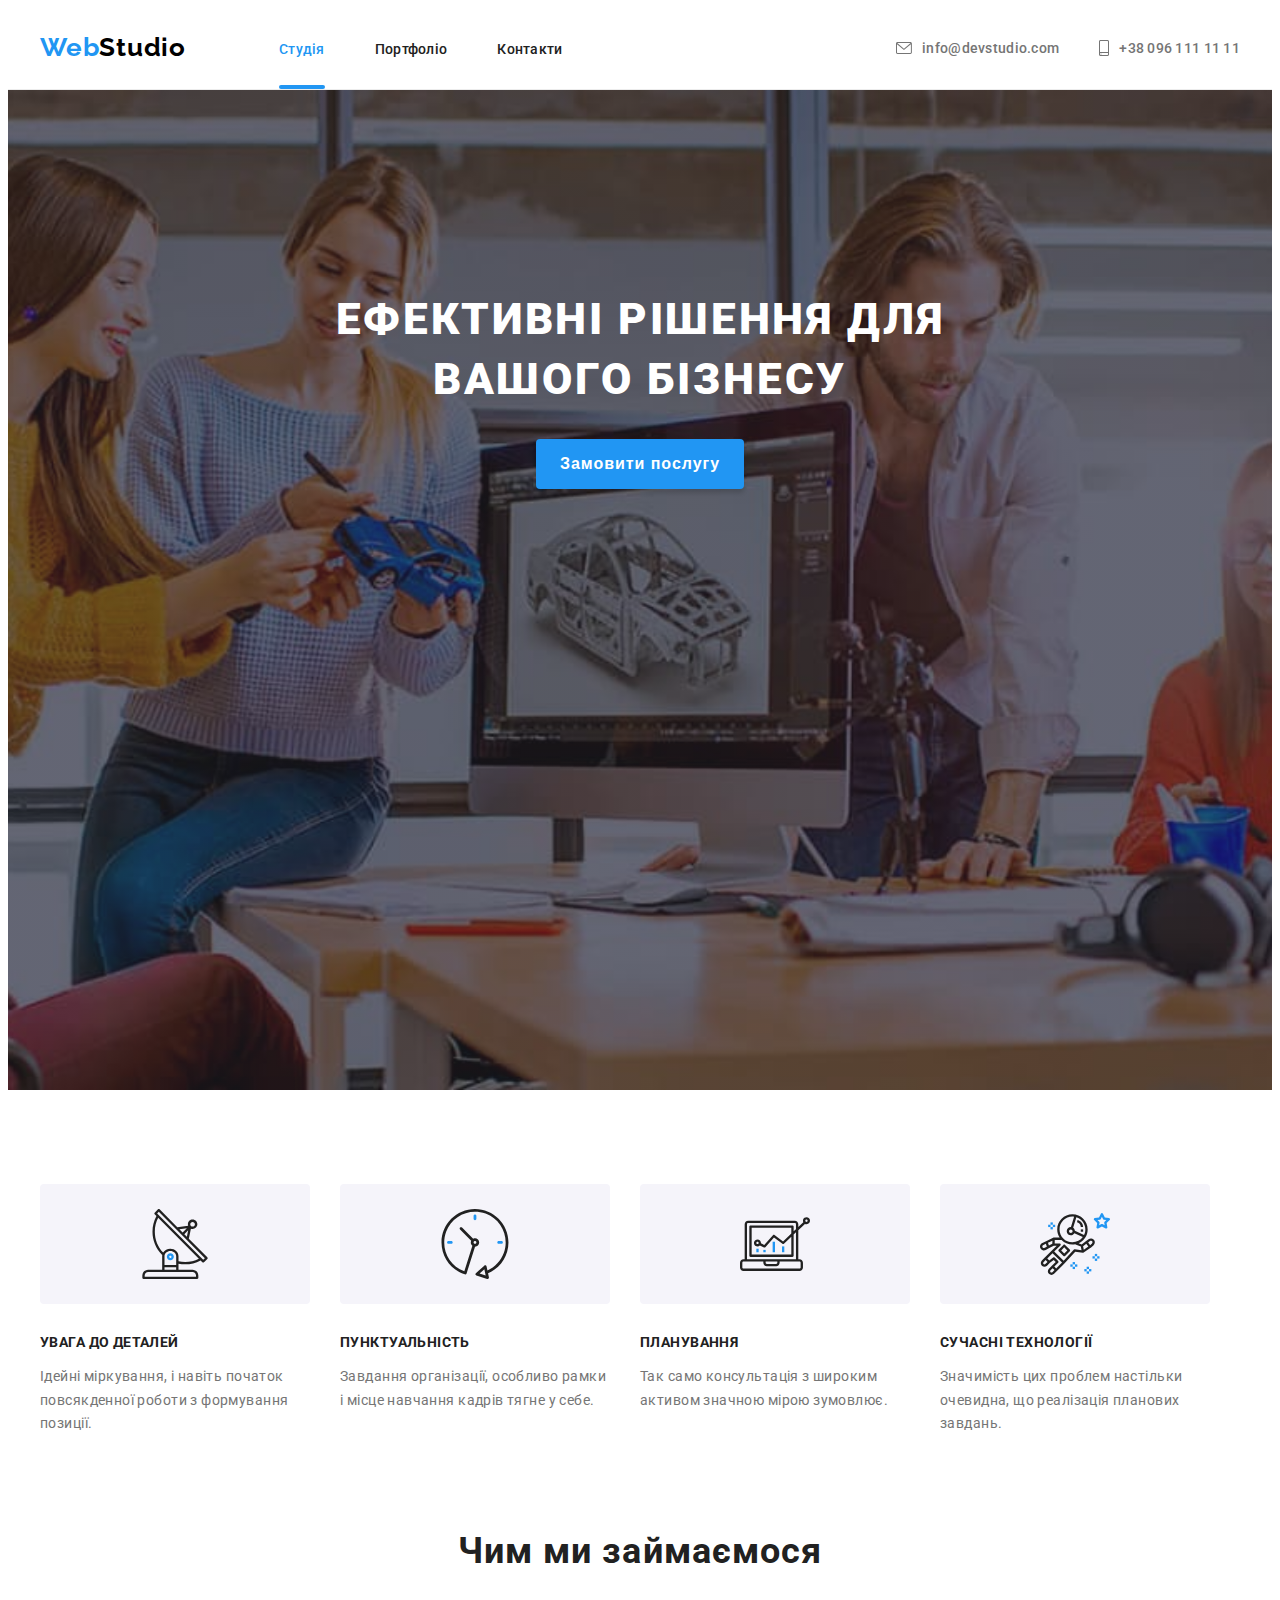
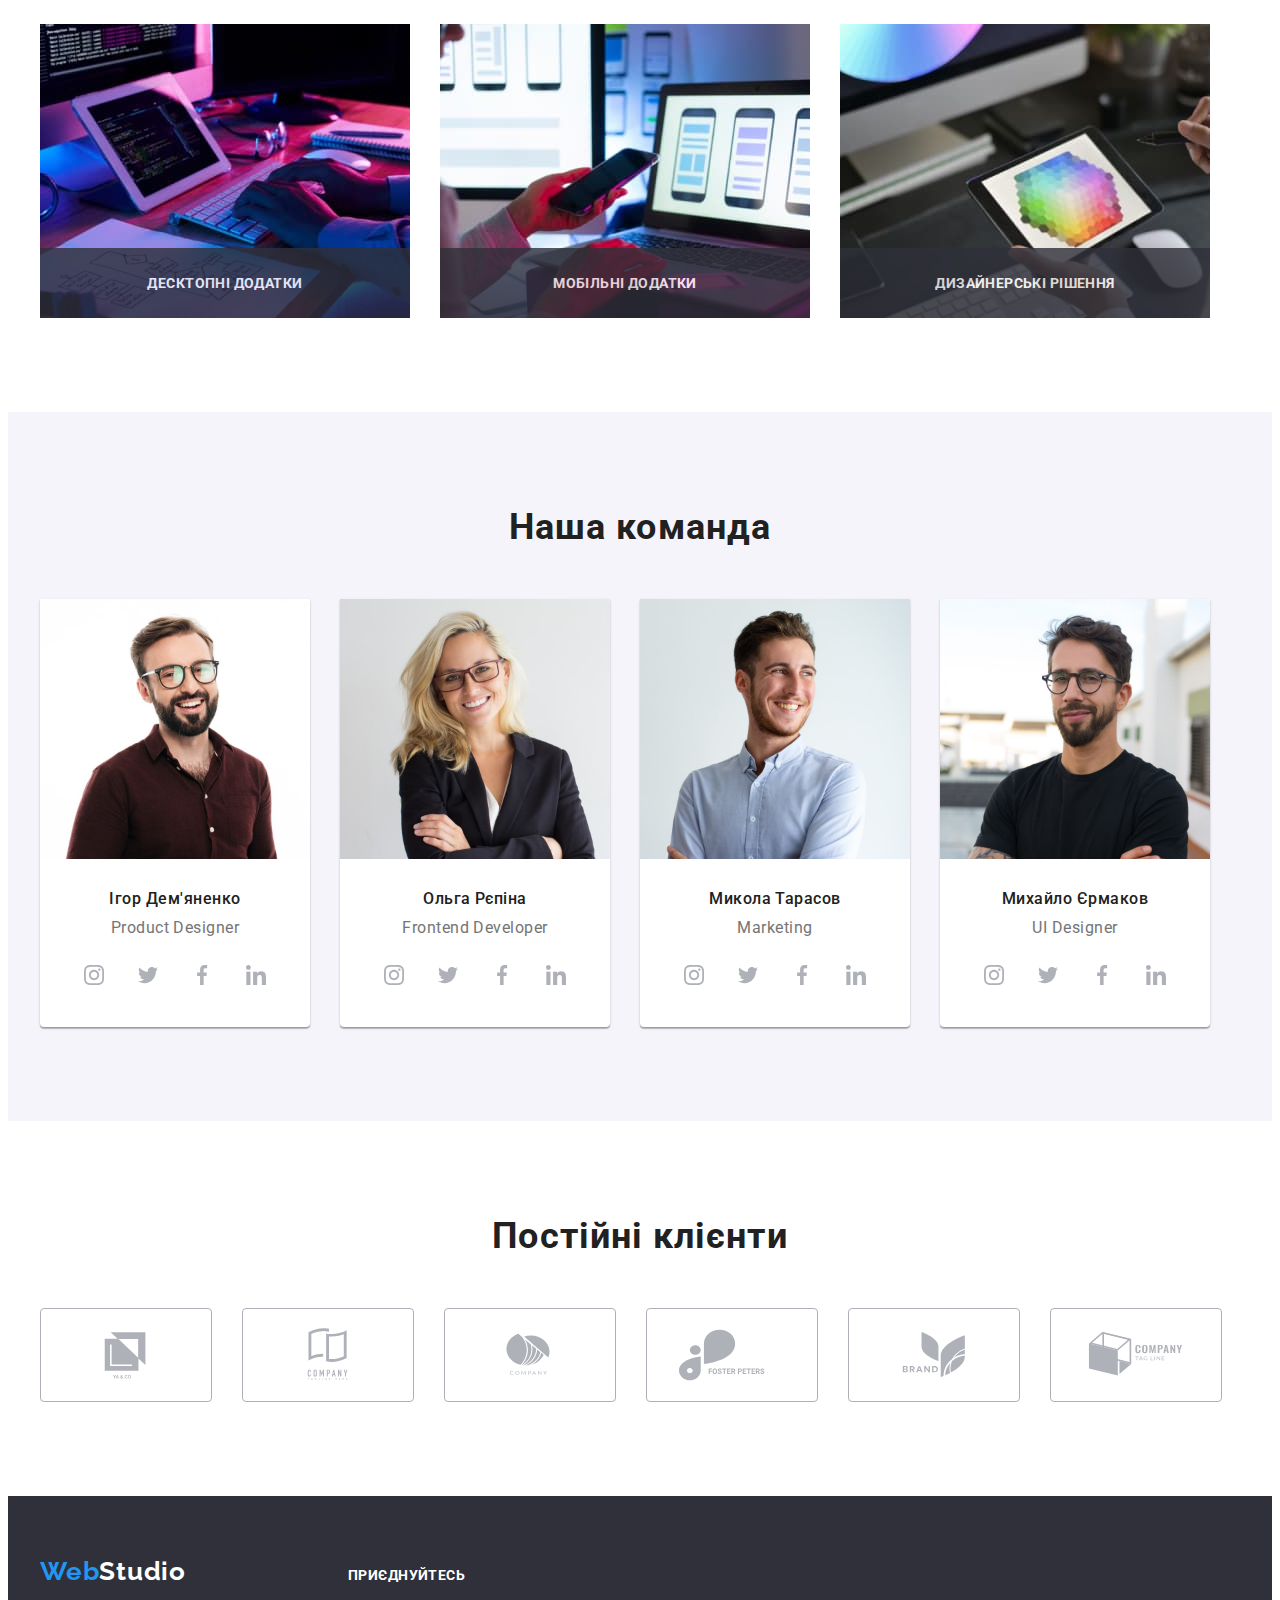
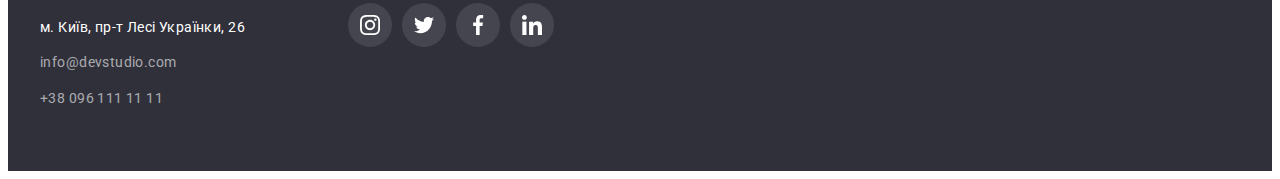
==== commit 118e2781: "додав бекдроп і модалку" ====
--- a/index.html
+++ b/index.html
@@ -65,7 +65,19 @@
       <section class="section hero overlay">
         <div class="container">
           <h1 class="title">Ефективні рішення для вашого бізнесу</h1>
-          <button type="button" class="hero-button">Замовити послугу</button>
+          <button type="button" class="hero-button data-modal-open">
+            Замовити послугу
+          </button>
+
+          <div class="backdrop is-hidden">
+            <div class="data-modal">
+              <button class="data-modal-close" type="button">
+                <svg width="18" height="18">
+                  <use href="./images/icons/sprite.svg#close"></use>
+                </svg>
+              </button>
+            </div>
+          </div>
         </div>
       </section>
 
--- a/css/styles.css
+++ b/css/styles.css
@@ -243,6 +243,50 @@
   color: var(--hero-bg-color);
 }
 
+.hero .backdrop {
+  position: fixed;
+  top: 0;
+  left: 0;
+
+  width: 100%;
+  height: 100%;
+
+  background-color: rgba(0, 0, 0, 0.2);
+}
+
+.backdrop.is-hidden {
+  opacity: 0;
+  pointer-events: none;
+}
+
+.backdrop .data-modal {
+  position: absolute;
+  top: 50%;
+  left: 50%;
+  transform: translate(-50%, -50%);
+
+  width: 528px;
+  height: 581px;
+
+  border-radius: 4px;
+  background-color: var(--primary-bg-color);
+  box-shadow: 0px 2px 1px 0px rgba(0, 0, 0, 0.2),
+    0px 1px 1px 0px rgba(0, 0, 0, 0.14), 0px 1px 3px 0px rgba(0, 0, 0, 0.12);
+}
+
+.data-modal .data-modal-close {
+  position: absolute;
+  top: 8px;
+  right: 8px;
+
+  width: 30px;
+  height: 30px;
+
+  border-radius: 50%;
+  border: 1px solid rgba(0, 0, 0, 0.1);
+  background-color: var(--primary-bg-color);
+}
+
 /* Особливості */
 
 .features .list {
@@ -557,13 +601,52 @@
     0px 4px 4px 0px rgba(0, 0, 0, 0.06), 0px 1px 1px 0px rgba(0, 0, 0, 0.12);
 }
 
-.works .card {
+.works .overlay-box {
+  position: relative;
+  overflow: hidden;
+}
+
+.works .overlay-card {
+  position: absolute;
+  right: 0;
+  bottom: 0;
+
+  width: 100%;
+  height: 100%;
+
+  background-color: var(--accent-color);
+  opacity: 0;
+
+  transform: translateY(100%);
+  transition: transform 250ms var(--hover-focus-time),
+    opacity 250ms var(--hover-focus-time);
+}
+
+.works .link:hover .overlay-card {
+  transform: translateY(0);
+  opacity: 90%;
+}
+
+.overlay-card-text {
+  margin: 0;
+  padding: 63px 24px;
+
+  font-size: 18px;
+  font-weight: 400;
+  line-height: 1.55;
+  letter-spacing: 0.54px;
+
+  color: var(--primary-bg-color);
+}
+
+.works-info {
   padding: 20px 24px;
+
   border: 1px solid #eee;
   border-top: none;
 }
 
-.portfolio .card-title {
+.works-info-title {
   margin-top: 0;
   margin-bottom: 4px;
 
@@ -575,7 +658,7 @@
   color: var(--secondary-text-color);
 }
 
-.portfolio .card-text {
+.works-info-text {
   margin: 0;
 
   font-weight: 400;
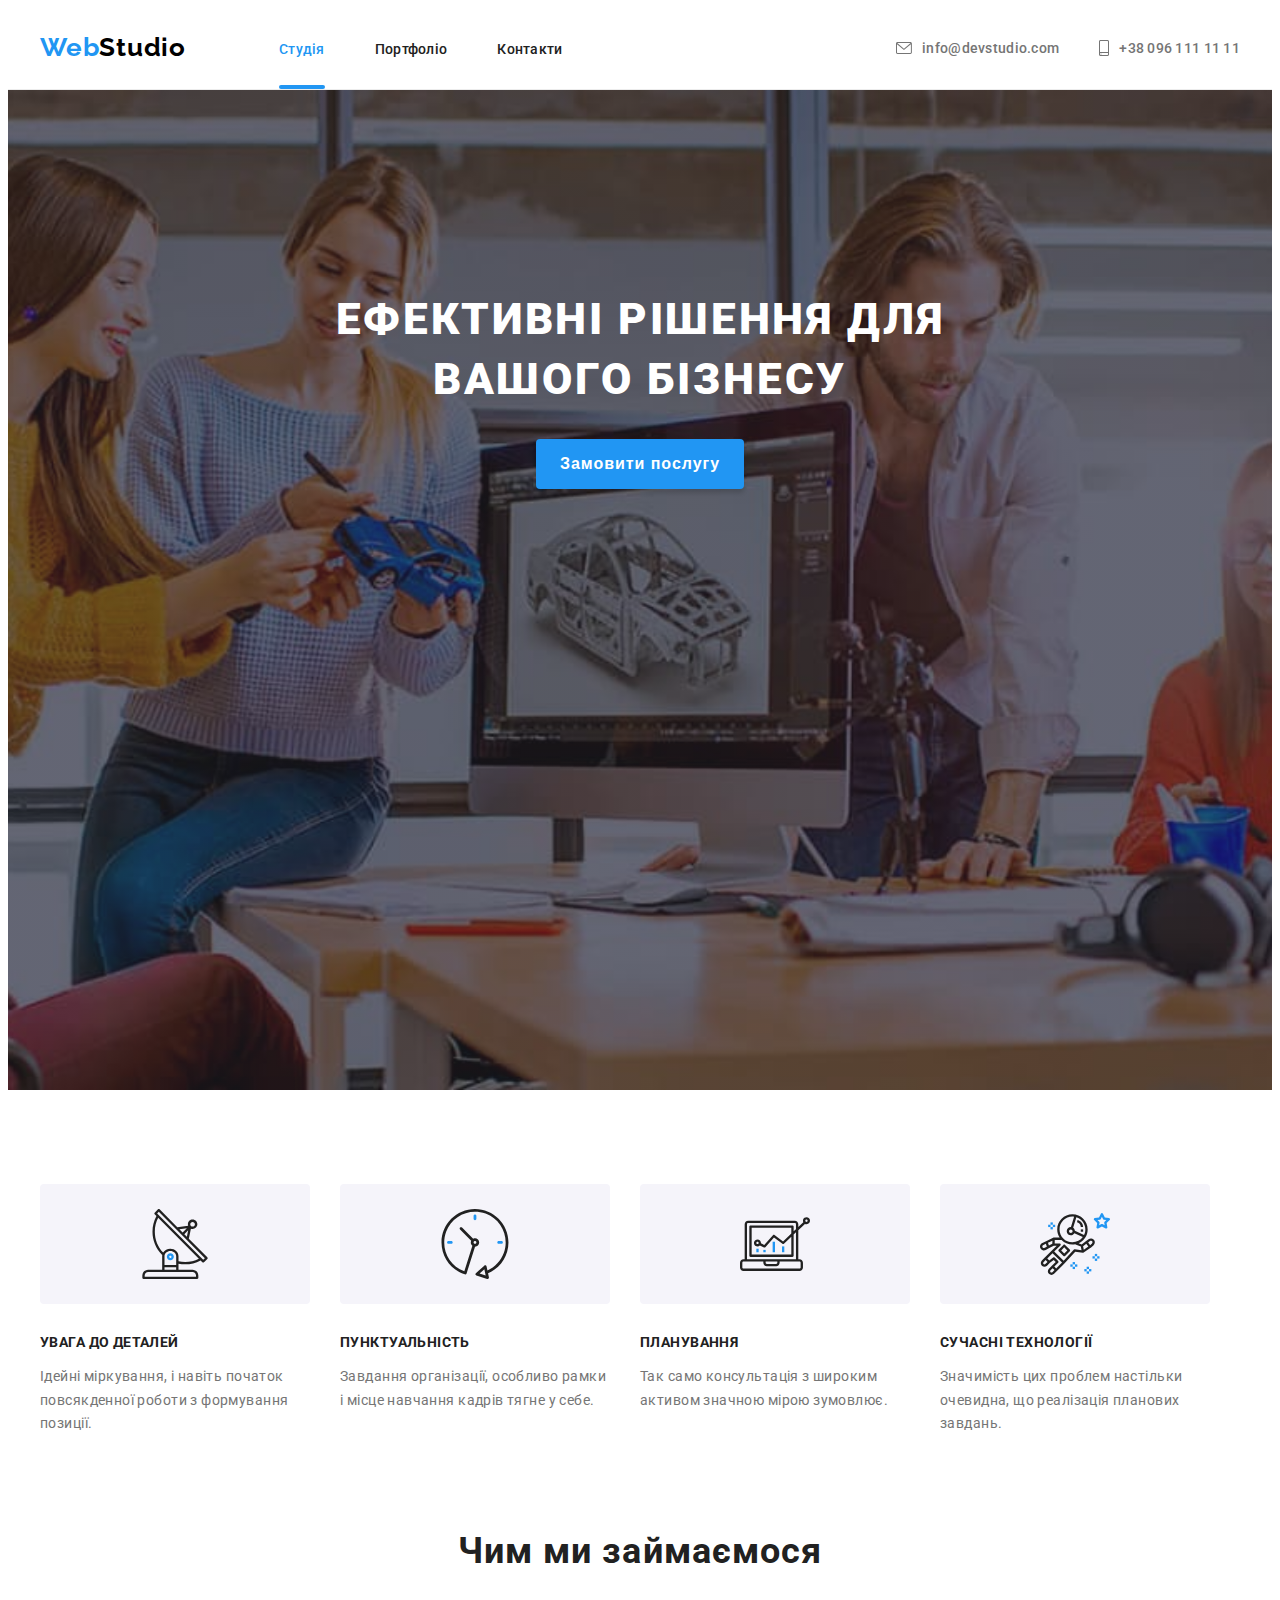
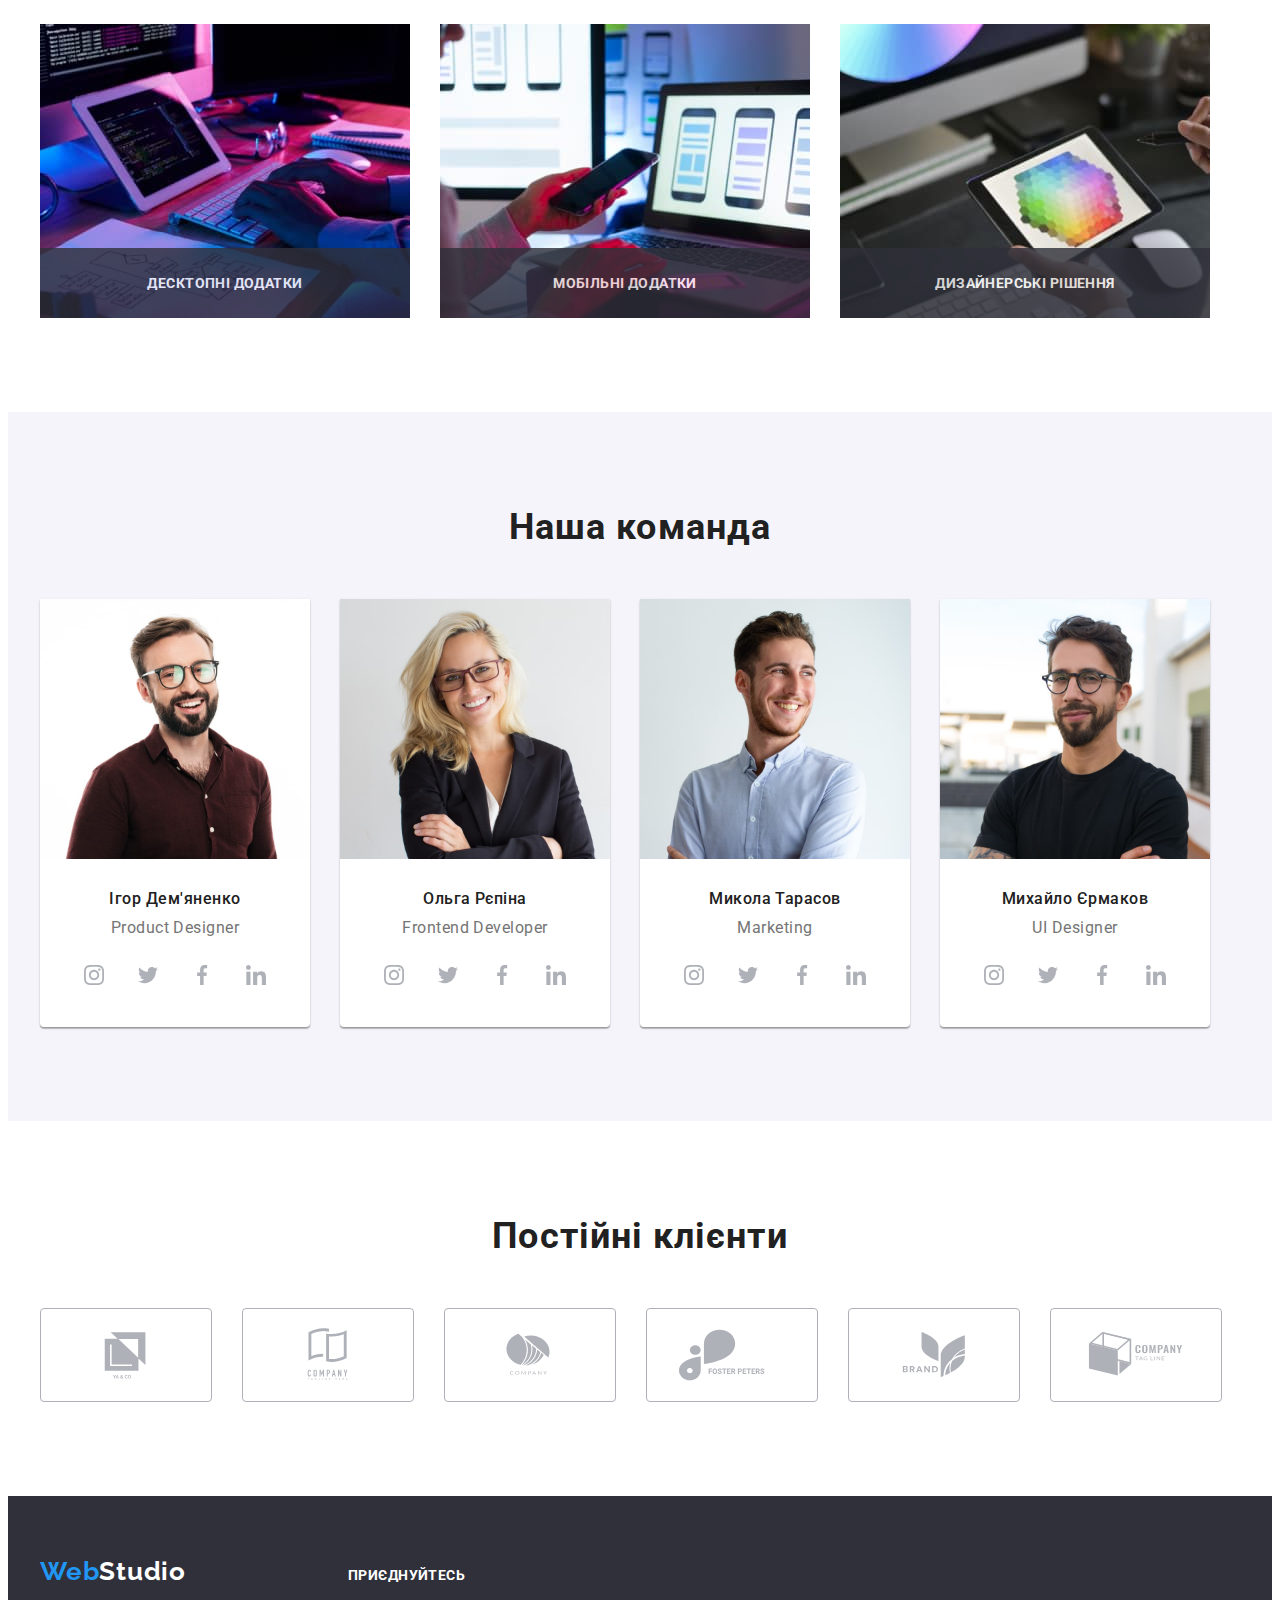
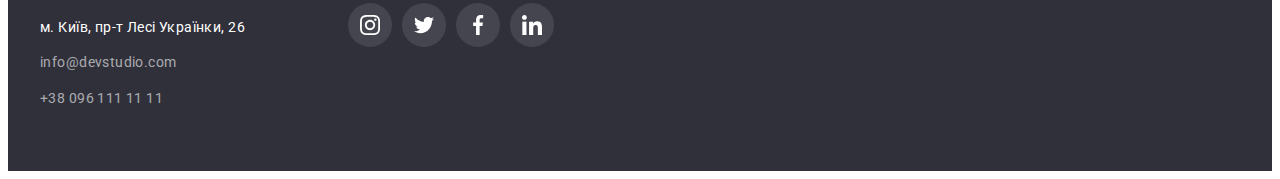
==== commit 59d398b2: "додав анімацію на модалку" ====
--- a/index.html
+++ b/index.html
@@ -72,7 +72,7 @@
           <div class="backdrop is-hidden">
             <div class="data-modal">
               <button class="data-modal-close" type="button">
-                <svg width="18" height="18">
+                <svg class="data-modal-icon" width="18" height="18">
                   <use href="./images/icons/sprite.svg#close"></use>
                 </svg>
               </button>
@@ -574,5 +574,7 @@
         </div>
       </div>
     </footer>
+
+    <script src="./js/modal.js"></script>
   </body>
 </html>
--- a/css/styles.css
+++ b/css/styles.css
@@ -252,11 +252,15 @@
   height: 100%;
 
   background-color: rgba(0, 0, 0, 0.2);
+
+  transform: scaleX(1);
+  transition: transform 250ms var(--hover-focus-time);
 }
 
 .backdrop.is-hidden {
   opacity: 0;
   pointer-events: none;
+  transform: scaleX(0);
 }
 
 .backdrop .data-modal {
@@ -285,6 +289,12 @@
   border-radius: 50%;
   border: 1px solid rgba(0, 0, 0, 0.1);
   background-color: var(--primary-bg-color);
+
+  cursor: pointer;
+}
+
+.data-modal-icon {
+  display: block;
 }
 
 /* Особливості */
